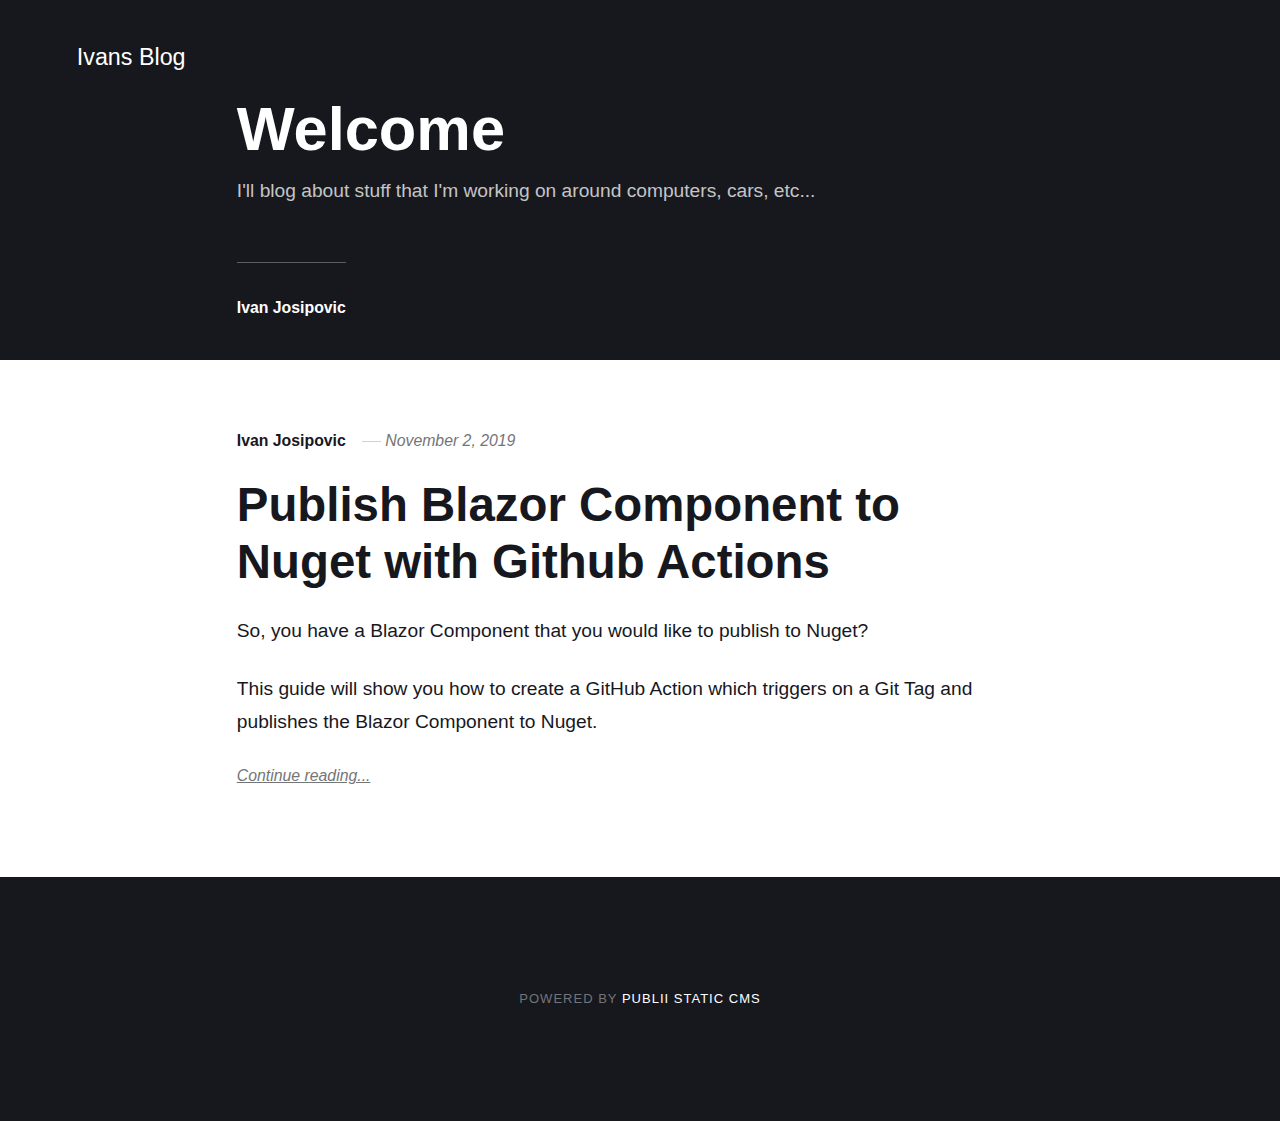
==== index.html @ 08763c4c "Updated from Publii" ====
<!DOCTYPE html><html lang="en"><head><meta charset="utf-8"><meta http-equiv="X-UA-Compatible" content="IE=edge"><meta name="viewport" content="width=device-width,initial-scale=1"><title>Ivans Blog</title><meta name="robots" content="index, follow"><meta name="generator" content="Publii Open-Source CMS for Static Site"><link rel="canonical" href="https://IvanJosipovic.github.io/"><link rel="alternate" type="application/atom+xml" href="https://IvanJosipovic.github.io/feed.xml"><link rel="alternate" type="application/json" href="https://IvanJosipovic.github.io/feed.json"><meta property="og:title" content="Ivans Blog"><meta property="og:site_name" content="Ivans Blog"><meta property="og:description" content=""><meta property="og:url" content="https://IvanJosipovic.github.io/"><meta property="og:type" content="website"><meta name="twitter:card" content="summary"><meta name="twitter:site" content="@IvanJosipovic"><meta name="twitter:title" content="Ivans Blog"><meta name="twitter:description" content=""><link rel="preconnect" href="https://fonts.gstatic.com/" crossorigin><style>h1,h2,h3,h4,h5,h6,.btn,[type=button],[type=submit],button,.navbar .navbar__menu li,.navbar_mobile_sidebar .navbar__menu li,.feed__author,.post__tag,.post__share>a span,.post__nav-link>span,.footer{font-family:-apple-system,BlinkMacSystemFont,"Segoe UI",Roboto,Oxygen,Ubuntu,Cantarell,"Fira Sans","Droid Sans","Helvetica Neue",Arial,sans-serif,"Apple Color Emoji","Segoe UI Emoji","Segoe UI Symbol"}body,h1,.h1,blockquote,.search__input,.author__name,.author__info>p,.feed__item h2,.post__nav-link{font-family:-apple-system,BlinkMacSystemFont,"Segoe UI",Roboto,Oxygen,Ubuntu,Cantarell,"Fira Sans","Droid Sans","Helvetica Neue",Arial,sans-serif,"Apple Color Emoji","Segoe UI Emoji","Segoe UI Symbol"}</style><link rel="stylesheet" href="https://IvanJosipovic.github.io/assets/css/style.css?v=dde21326d3801d8d871be847b2c70f8a"><script type="application/ld+json">{"@context":"http://schema.org","@type":"Organization","name":"Ivans Blog","url":"https://IvanJosipovic.github.io/"}</script><script src="https://IvanJosipovic.github.io/assets/js/ls.parent-fit.min.js?v=f8467455ea5c88e3e51a4f212d2632bd"></script><script async src="https://IvanJosipovic.github.io/assets/js/lazysizes.min.js?v=6a69d476c93de2b78a72acb259abccea"></script></head><body><div class="site-container"><header class="top" id="js-header"><a class="logo" href="https://IvanJosipovic.github.io/">Ivans Blog</a><div class="search"><div class="search__overlay js-search-overlay"><div class="search__overlay-inner"><form action="https://IvanJosipovic.github.io/search.html" class="search__form"><input class="search__input js-search-input" type="search" name="q" placeholder="search..." autofocus="autofocus"></form><button class="search__close js-search-close" aria-label="Close">Close</button></div></div><button class="search__btn js-search-btn" aria-label="Search"><svg role="presentation" focusable="false"><use xlink:href="https://IvanJosipovic.github.io/assets/svg/svg-map.svg#search"/></svg></button></div></header><main><div class="hero"><header class="hero__content"><div class="wrapper"><h1>Welcome</h1><p>I'll blog about stuff that I'm working on around computers, cars, etc...</p><div class="post__meta post__meta--author"><a href="https://IvanJosipovic.github.io/authors/ivan-josipovic/" class="feed__author invert">Ivan Josipovic</a></div></div></header></div><div class="feed"><article class="feed__item"><header class="wrapper"><div class="feed__meta"><a href="https://IvanJosipovic.github.io/authors/ivan-josipovic/" class="feed__author invert">Ivan Josipovic</a> <time datetime="2019-11-02T13:29" class="feed__date">November 2, 2019</time></div><h2><a href="https://IvanJosipovic.github.io/publish-blazor-component-to-nuget-with-github-actions.html" class="invert">Publish Blazor Component to Nuget with Github Actions</a></h2></header><div class="wrapper"><p>So, you have a Blazor Component that you would like to publish to Nuget?</p><p>This guide will show you how to create a GitHub Action which triggers on a Git Tag and publishes the Blazor Component to Nuget.</p><a href="https://IvanJosipovic.github.io/publish-blazor-component-to-nuget-with-github-actions.html" class="readmore feed__readmore invert">Continue reading...</a></div></article></div></main><footer class="footer"><div class="footer__copyright">Powered by <a href="https://getpublii.com" target="_blank" rel="nofollow noopener noreferrer">Publii Static CMS</a></div><button class="footer__bttop js-footer__bttop" aria-label="Back to top"><svg><title>Back to top</title><use xlink:href="https://IvanJosipovic.github.io/assets/svg/svg-map.svg#toparrow"/></svg></button></footer></div><script>window.publiiThemeMenuConfig = {    
        mobileMenuMode: 'sidebar',
        animationSpeed: 300,
        submenuWidth: 'auto',
        doubleClickTime: 500,
        mobileMenuExpandableSubmenus: true, 
        relatedContainerForOverlayMenuSelector: '.top',
   };</script><script defer="defer" src="https://IvanJosipovic.github.io/assets/js/scripts.min.js?v=205f40927e4a45297a0b266e50ad78d5"></script><script>var lazyFeaturedImage=function lazyFeaturedImage(){var b=document.querySelectorAll(".hero__image-img");for(var a=0;a<b.length;a++){var c=b[a];c.addEventListener("lazyloaded",function(f){var d=f.target.parentNode;d.classList.add("hero__image--overlay")})}};lazyFeaturedImage();</script></body></html>
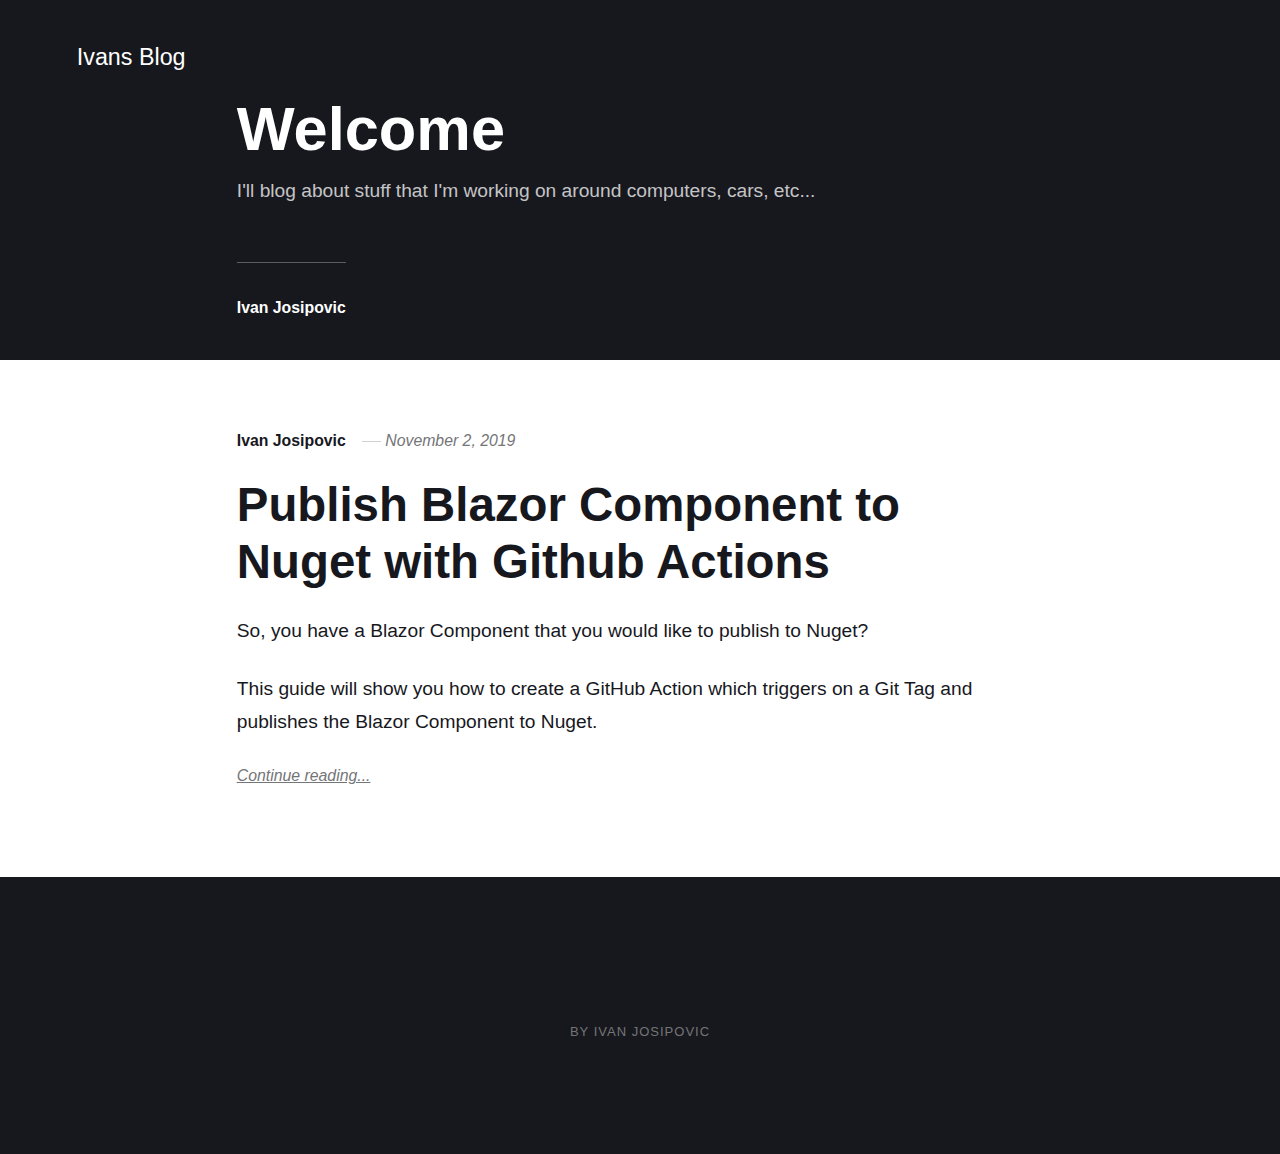
==== commit 8551969a: "Updated from Publii" ====
--- a/index.html
+++ b/index.html
@@ -1,4 +1,8 @@
-<!DOCTYPE html><html lang="en"><head><meta charset="utf-8"><meta http-equiv="X-UA-Compatible" content="IE=edge"><meta name="viewport" content="width=device-width,initial-scale=1"><title>Ivans Blog</title><meta name="robots" content="index, follow"><meta name="generator" content="Publii Open-Source CMS for Static Site"><link rel="canonical" href="https://IvanJosipovic.github.io/"><link rel="alternate" type="application/atom+xml" href="https://IvanJosipovic.github.io/feed.xml"><link rel="alternate" type="application/json" href="https://IvanJosipovic.github.io/feed.json"><meta property="og:title" content="Ivans Blog"><meta property="og:site_name" content="Ivans Blog"><meta property="og:description" content=""><meta property="og:url" content="https://IvanJosipovic.github.io/"><meta property="og:type" content="website"><meta name="twitter:card" content="summary"><meta name="twitter:site" content="@IvanJosipovic"><meta name="twitter:title" content="Ivans Blog"><meta name="twitter:description" content=""><link rel="preconnect" href="https://fonts.gstatic.com/" crossorigin><style>h1,h2,h3,h4,h5,h6,.btn,[type=button],[type=submit],button,.navbar .navbar__menu li,.navbar_mobile_sidebar .navbar__menu li,.feed__author,.post__tag,.post__share>a span,.post__nav-link>span,.footer{font-family:-apple-system,BlinkMacSystemFont,"Segoe UI",Roboto,Oxygen,Ubuntu,Cantarell,"Fira Sans","Droid Sans","Helvetica Neue",Arial,sans-serif,"Apple Color Emoji","Segoe UI Emoji","Segoe UI Symbol"}body,h1,.h1,blockquote,.search__input,.author__name,.author__info>p,.feed__item h2,.post__nav-link{font-family:-apple-system,BlinkMacSystemFont,"Segoe UI",Roboto,Oxygen,Ubuntu,Cantarell,"Fira Sans","Droid Sans","Helvetica Neue",Arial,sans-serif,"Apple Color Emoji","Segoe UI Emoji","Segoe UI Symbol"}</style><link rel="stylesheet" href="https://IvanJosipovic.github.io/assets/css/style.css?v=dde21326d3801d8d871be847b2c70f8a"><script type="application/ld+json">{"@context":"http://schema.org","@type":"Organization","name":"Ivans Blog","url":"https://IvanJosipovic.github.io/"}</script><script src="https://IvanJosipovic.github.io/assets/js/ls.parent-fit.min.js?v=f8467455ea5c88e3e51a4f212d2632bd"></script><script async src="https://IvanJosipovic.github.io/assets/js/lazysizes.min.js?v=6a69d476c93de2b78a72acb259abccea"></script></head><body><div class="site-container"><header class="top" id="js-header"><a class="logo" href="https://IvanJosipovic.github.io/">Ivans Blog</a><div class="search"><div class="search__overlay js-search-overlay"><div class="search__overlay-inner"><form action="https://IvanJosipovic.github.io/search.html" class="search__form"><input class="search__input js-search-input" type="search" name="q" placeholder="search..." autofocus="autofocus"></form><button class="search__close js-search-close" aria-label="Close">Close</button></div></div><button class="search__btn js-search-btn" aria-label="Search"><svg role="presentation" focusable="false"><use xlink:href="https://IvanJosipovic.github.io/assets/svg/svg-map.svg#search"/></svg></button></div></header><main><div class="hero"><header class="hero__content"><div class="wrapper"><h1>Welcome</h1><p>I'll blog about stuff that I'm working on around computers, cars, etc...</p><div class="post__meta post__meta--author"><a href="https://IvanJosipovic.github.io/authors/ivan-josipovic/" class="feed__author invert">Ivan Josipovic</a></div></div></header></div><div class="feed"><article class="feed__item"><header class="wrapper"><div class="feed__meta"><a href="https://IvanJosipovic.github.io/authors/ivan-josipovic/" class="feed__author invert">Ivan Josipovic</a> <time datetime="2019-11-02T13:29" class="feed__date">November 2, 2019</time></div><h2><a href="https://IvanJosipovic.github.io/publish-blazor-component-to-nuget-with-github-actions.html" class="invert">Publish Blazor Component to Nuget with Github Actions</a></h2></header><div class="wrapper"><p>So, you have a Blazor Component that you would like to publish to Nuget?</p><p>This guide will show you how to create a GitHub Action which triggers on a Git Tag and publishes the Blazor Component to Nuget.</p><a href="https://IvanJosipovic.github.io/publish-blazor-component-to-nuget-with-github-actions.html" class="readmore feed__readmore invert">Continue reading...</a></div></article></div></main><footer class="footer"><div class="footer__copyright">Powered by <a href="https://getpublii.com" target="_blank" rel="nofollow noopener noreferrer">Publii Static CMS</a></div><button class="footer__bttop js-footer__bttop" aria-label="Back to top"><svg><title>Back to top</title><use xlink:href="https://IvanJosipovic.github.io/assets/svg/svg-map.svg#toparrow"/></svg></button></footer></div><script>window.publiiThemeMenuConfig = {    
+<!DOCTYPE html><html lang="en"><head><meta charset="utf-8"><meta http-equiv="X-UA-Compatible" content="IE=edge"><meta name="viewport" content="width=device-width,initial-scale=1"><title>Ivans Blog</title><meta name="robots" content="index, follow"><meta name="generator" content="Publii Open-Source CMS for Static Site"><link rel="canonical" href="https://IvanJosipovic.github.io/"><link rel="alternate" type="application/atom+xml" href="https://IvanJosipovic.github.io/feed.xml"><link rel="alternate" type="application/json" href="https://IvanJosipovic.github.io/feed.json"><meta property="og:title" content="Ivans Blog"><meta property="og:site_name" content="Ivans Blog"><meta property="og:description" content=""><meta property="og:url" content="https://IvanJosipovic.github.io/"><meta property="og:type" content="website"><meta name="twitter:card" content="summary"><meta name="twitter:site" content="@IvanJosipovic"><meta name="twitter:title" content="Ivans Blog"><meta name="twitter:description" content=""><link rel="preconnect" href="https://fonts.gstatic.com/" crossorigin><style>h1,h2,h3,h4,h5,h6,.btn,[type=button],[type=submit],button,.navbar .navbar__menu li,.navbar_mobile_sidebar .navbar__menu li,.feed__author,.post__tag,.post__share>a span,.post__nav-link>span,.footer{font-family:-apple-system,BlinkMacSystemFont,"Segoe UI",Roboto,Oxygen,Ubuntu,Cantarell,"Fira Sans","Droid Sans","Helvetica Neue",Arial,sans-serif,"Apple Color Emoji","Segoe UI Emoji","Segoe UI Symbol"}body,h1,.h1,blockquote,.search__input,.author__name,.author__info>p,.feed__item h2,.post__nav-link{font-family:-apple-system,BlinkMacSystemFont,"Segoe UI",Roboto,Oxygen,Ubuntu,Cantarell,"Fira Sans","Droid Sans","Helvetica Neue",Arial,sans-serif,"Apple Color Emoji","Segoe UI Emoji","Segoe UI Symbol"}</style><link rel="stylesheet" href="https://IvanJosipovic.github.io/assets/css/style.css?v=dde21326d3801d8d871be847b2c70f8a"><script type="application/ld+json">{"@context":"http://schema.org","@type":"Organization","name":"Ivans Blog","url":"https://IvanJosipovic.github.io/","sameAs":["https://twitter.com/IvanJosipovic","https://www.linkedin.com/in/ivanjosipovic/"]}</script><script src="https://IvanJosipovic.github.io/assets/js/ls.parent-fit.min.js?v=f8467455ea5c88e3e51a4f212d2632bd"></script><script async src="https://IvanJosipovic.github.io/assets/js/lazysizes.min.js?v=6a69d476c93de2b78a72acb259abccea"></script><script async src="https://www.googletagmanager.com/gtag/js?id=UA-151376605-1"></script><script>window.dataLayer = window.dataLayer || [];
+  function gtag(){dataLayer.push(arguments);}
+  gtag('js', new Date());
+
+  gtag('config', 'UA-151376605-1');</script></head><body><div class="site-container"><header class="top" id="js-header"><a class="logo" href="https://IvanJosipovic.github.io/">Ivans Blog</a><div class="search"><div class="search__overlay js-search-overlay"><div class="search__overlay-inner"><form action="https://IvanJosipovic.github.io/search.html" class="search__form"><input class="search__input js-search-input" type="search" name="q" placeholder="search..." autofocus="autofocus"></form><button class="search__close js-search-close" aria-label="Close">Close</button></div></div><button class="search__btn js-search-btn" aria-label="Search"><svg role="presentation" focusable="false"><use xlink:href="https://IvanJosipovic.github.io/assets/svg/svg-map.svg#search"/></svg></button></div></header><main><div class="hero"><header class="hero__content"><div class="wrapper"><h1>Welcome</h1><p>I'll blog about stuff that I'm working on around computers, cars, etc...</p><div class="post__meta post__meta--author"><a href="https://IvanJosipovic.github.io/authors/ivan-josipovic/" class="feed__author invert">Ivan Josipovic</a></div></div></header></div><div class="feed"><article class="feed__item"><header class="wrapper"><div class="feed__meta"><a href="https://IvanJosipovic.github.io/authors/ivan-josipovic/" class="feed__author invert">Ivan Josipovic</a> <time datetime="2019-11-02T13:29" class="feed__date">November 2, 2019</time></div><h2><a href="https://IvanJosipovic.github.io/publish-blazor-component-to-nuget-with-github-actions.html" class="invert">Publish Blazor Component to Nuget with Github Actions</a></h2></header><div class="wrapper"><p>So, you have a Blazor Component that you would like to publish to Nuget?</p><p>This guide will show you how to create a GitHub Action which triggers on a Git Tag and publishes the Blazor Component to Nuget.</p><a href="https://IvanJosipovic.github.io/publish-blazor-component-to-nuget-with-github-actions.html" class="readmore feed__readmore invert">Continue reading...</a></div></article></div></main><footer class="footer"><div class="footer__social"><a href="https://twitter.com/IvanJosipovic" aria-label="Twitter"><svg><use xlink:href="https://IvanJosipovic.github.io/assets/svg/svg-map.svg#twitter"/></svg> </a><a href="https://www.linkedin.com/in/ivanjosipovic/" aria-label="LinkedIn"><svg><use xlink:href="https://IvanJosipovic.github.io/assets/svg/svg-map.svg#linkedin"/></svg></a></div><div class="footer__copyright">by Ivan Josipovic</div><button class="footer__bttop js-footer__bttop" aria-label="Back to top"><svg><title>Back to top</title><use xlink:href="https://IvanJosipovic.github.io/assets/svg/svg-map.svg#toparrow"/></svg></button></footer></div><script>window.publiiThemeMenuConfig = {    
         mobileMenuMode: 'sidebar',
         animationSpeed: 300,
         submenuWidth: 'auto',
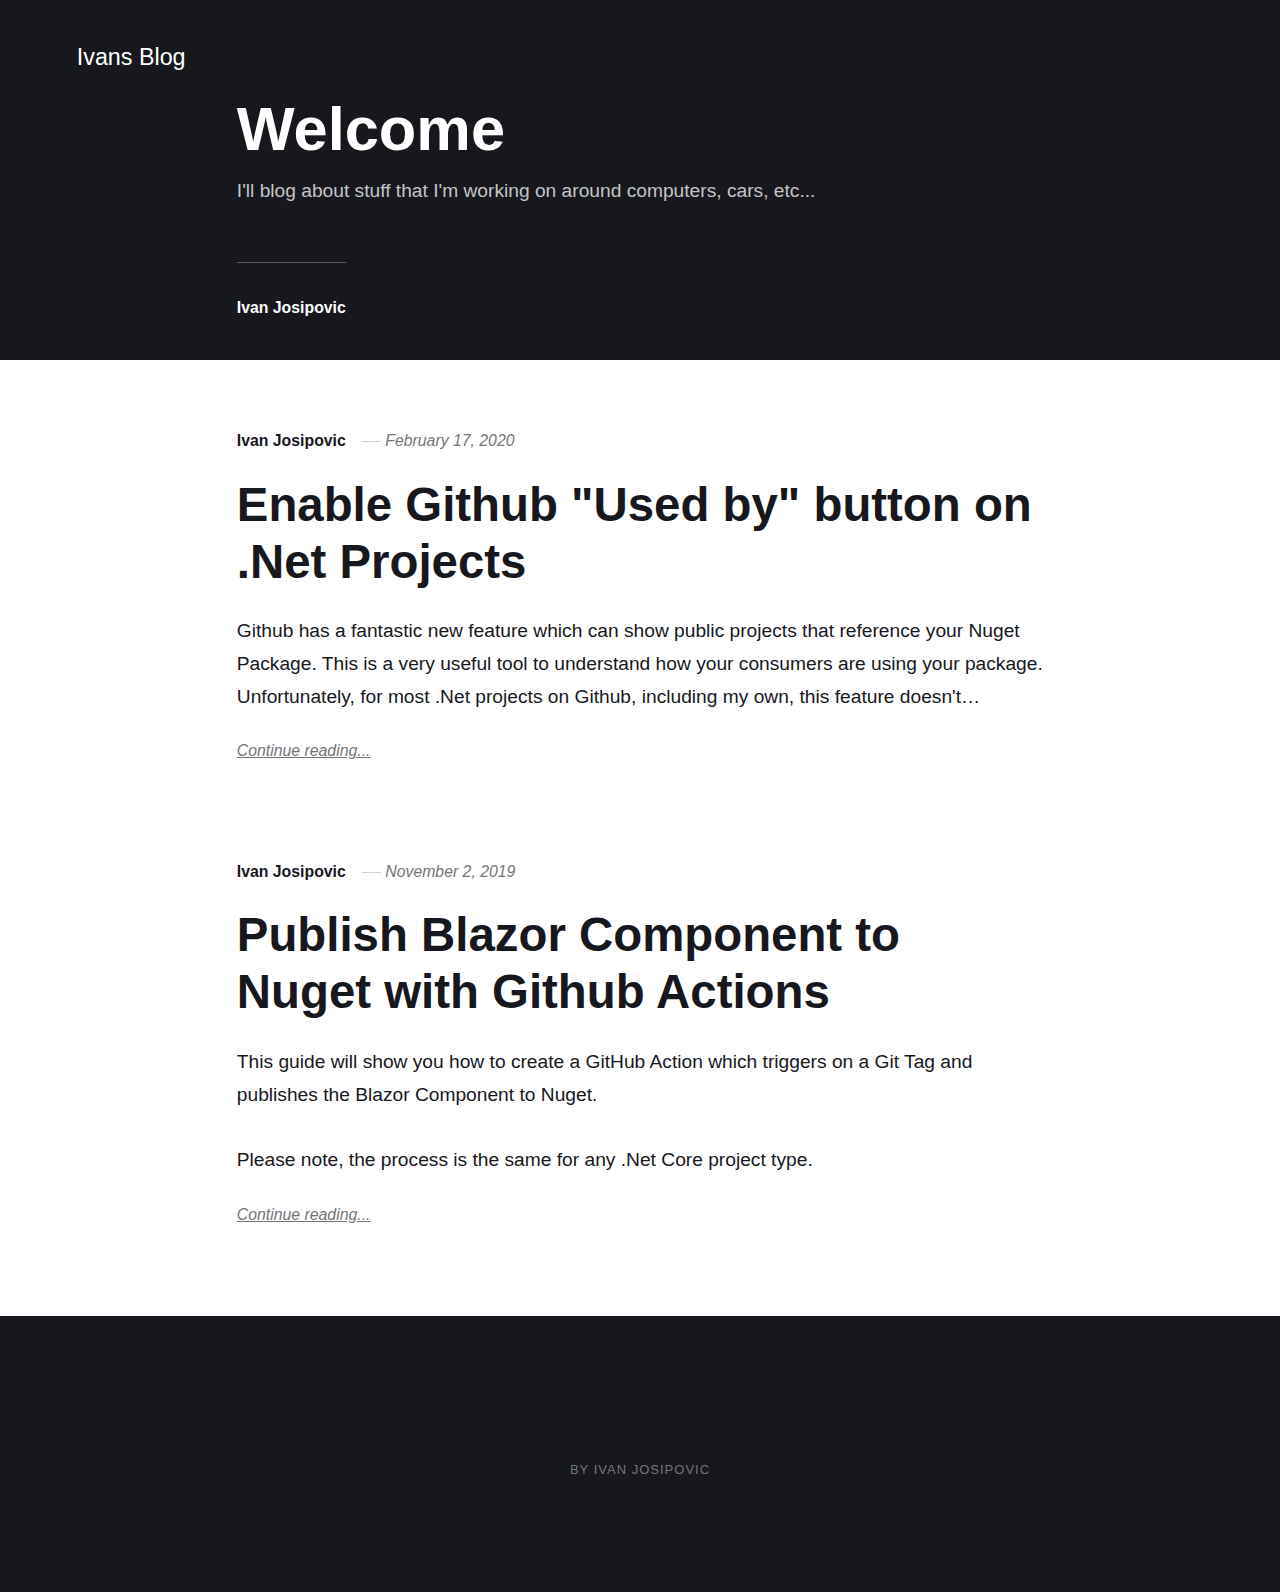
==== commit bc18ba35: "Updated from Publii" ====
--- a/index.html
+++ b/index.html
@@ -2,7 +2,7 @@
   function gtag(){dataLayer.push(arguments);}
   gtag('js', new Date());
 
-  gtag('config', 'UA-151376605-1');</script></head><body><div class="site-container"><header class="top" id="js-header"><a class="logo" href="https://IvanJosipovic.github.io/">Ivans Blog</a><div class="search"><div class="search__overlay js-search-overlay"><div class="search__overlay-inner"><form action="https://IvanJosipovic.github.io/search.html" class="search__form"><input class="search__input js-search-input" type="search" name="q" placeholder="search..." autofocus="autofocus"></form><button class="search__close js-search-close" aria-label="Close">Close</button></div></div><button class="search__btn js-search-btn" aria-label="Search"><svg role="presentation" focusable="false"><use xlink:href="https://IvanJosipovic.github.io/assets/svg/svg-map.svg#search"/></svg></button></div></header><main><div class="hero"><header class="hero__content"><div class="wrapper"><h1>Welcome</h1><p>I'll blog about stuff that I'm working on around computers, cars, etc...</p><div class="post__meta post__meta--author"><a href="https://IvanJosipovic.github.io/authors/ivan-josipovic/" class="feed__author invert">Ivan Josipovic</a></div></div></header></div><div class="feed"><article class="feed__item"><header class="wrapper"><div class="feed__meta"><a href="https://IvanJosipovic.github.io/authors/ivan-josipovic/" class="feed__author invert">Ivan Josipovic</a> <time datetime="2019-11-02T13:29" class="feed__date">November 2, 2019</time></div><h2><a href="https://IvanJosipovic.github.io/publish-blazor-component-to-nuget-with-github-actions.html" class="invert">Publish Blazor Component to Nuget with Github Actions</a></h2></header><div class="wrapper"><p>So, you have a Blazor Component that you would like to publish to Nuget?</p><p>This guide will show you how to create a GitHub Action which triggers on a Git Tag and publishes the Blazor Component to Nuget.</p><a href="https://IvanJosipovic.github.io/publish-blazor-component-to-nuget-with-github-actions.html" class="readmore feed__readmore invert">Continue reading...</a></div></article></div></main><footer class="footer"><div class="footer__social"><a href="https://twitter.com/IvanJosipovic" aria-label="Twitter"><svg><use xlink:href="https://IvanJosipovic.github.io/assets/svg/svg-map.svg#twitter"/></svg> </a><a href="https://www.linkedin.com/in/ivanjosipovic/" aria-label="LinkedIn"><svg><use xlink:href="https://IvanJosipovic.github.io/assets/svg/svg-map.svg#linkedin"/></svg></a></div><div class="footer__copyright">by Ivan Josipovic</div><button class="footer__bttop js-footer__bttop" aria-label="Back to top"><svg><title>Back to top</title><use xlink:href="https://IvanJosipovic.github.io/assets/svg/svg-map.svg#toparrow"/></svg></button></footer></div><script>window.publiiThemeMenuConfig = {    
+  gtag('config', 'UA-151376605-1');</script></head><body><div class="site-container"><header class="top" id="js-header"><a class="logo" href="https://IvanJosipovic.github.io/">Ivans Blog</a><div class="search"><div class="search__overlay js-search-overlay"><div class="search__overlay-inner"><form action="https://IvanJosipovic.github.io/search.html" class="search__form"><input class="search__input js-search-input" type="search" name="q" placeholder="search..." autofocus="autofocus"></form><button class="search__close js-search-close" aria-label="Close">Close</button></div></div><button class="search__btn js-search-btn" aria-label="Search"><svg role="presentation" focusable="false"><use xlink:href="https://IvanJosipovic.github.io/assets/svg/svg-map.svg#search"/></svg></button></div></header><main><div class="hero"><header class="hero__content"><div class="wrapper"><h1>Welcome</h1><p>I'll blog about stuff that I'm working on around computers, cars, etc...</p><div class="post__meta post__meta--author"><a href="https://IvanJosipovic.github.io/authors/ivan-josipovic/" class="feed__author invert">Ivan Josipovic</a></div></div></header></div><div class="feed"><article class="feed__item"><header class="wrapper"><div class="feed__meta"><a href="https://IvanJosipovic.github.io/authors/ivan-josipovic/" class="feed__author invert">Ivan Josipovic</a> <time datetime="2020-02-17T18:08" class="feed__date">February 17, 2020</time></div><h2><a href="https://IvanJosipovic.github.io/enable-github-used-by-button-on-net-projects.html" class="invert">Enable Github &quot;Used by&quot; button on .Net Projects</a></h2></header><div class="wrapper"><p>Github has a fantastic new feature which can show public projects that reference your Nuget Package. This is a very useful tool to understand how your consumers are using your package. Unfortunately, for most .Net projects on Github, including my own, this feature doesn't&hellip;</p><a href="https://IvanJosipovic.github.io/enable-github-used-by-button-on-net-projects.html" class="readmore feed__readmore invert">Continue reading...</a></div></article><article class="feed__item"><header class="wrapper"><div class="feed__meta"><a href="https://IvanJosipovic.github.io/authors/ivan-josipovic/" class="feed__author invert">Ivan Josipovic</a> <time datetime="2019-11-02T13:29" class="feed__date">November 2, 2019</time></div><h2><a href="https://IvanJosipovic.github.io/publish-blazor-component-to-nuget-with-github-actions.html" class="invert">Publish Blazor Component to Nuget with Github Actions</a></h2></header><div class="wrapper"><p>This guide will show you how to create a GitHub Action which triggers on a Git Tag and publishes the Blazor Component to Nuget.<br><br>Please note, the process is the same for any .Net Core project type.</p><a href="https://IvanJosipovic.github.io/publish-blazor-component-to-nuget-with-github-actions.html" class="readmore feed__readmore invert">Continue reading...</a></div></article></div></main><footer class="footer"><div class="footer__social"><a href="https://twitter.com/IvanJosipovic" aria-label="Twitter"><svg><use xlink:href="https://IvanJosipovic.github.io/assets/svg/svg-map.svg#twitter"/></svg> </a><a href="https://www.linkedin.com/in/ivanjosipovic/" aria-label="LinkedIn"><svg><use xlink:href="https://IvanJosipovic.github.io/assets/svg/svg-map.svg#linkedin"/></svg></a></div><div class="footer__copyright">by Ivan Josipovic</div><button class="footer__bttop js-footer__bttop" aria-label="Back to top"><svg><title>Back to top</title><use xlink:href="https://IvanJosipovic.github.io/assets/svg/svg-map.svg#toparrow"/></svg></button></footer></div><script>window.publiiThemeMenuConfig = {    
         mobileMenuMode: 'sidebar',
         animationSpeed: 300,
         submenuWidth: 'auto',
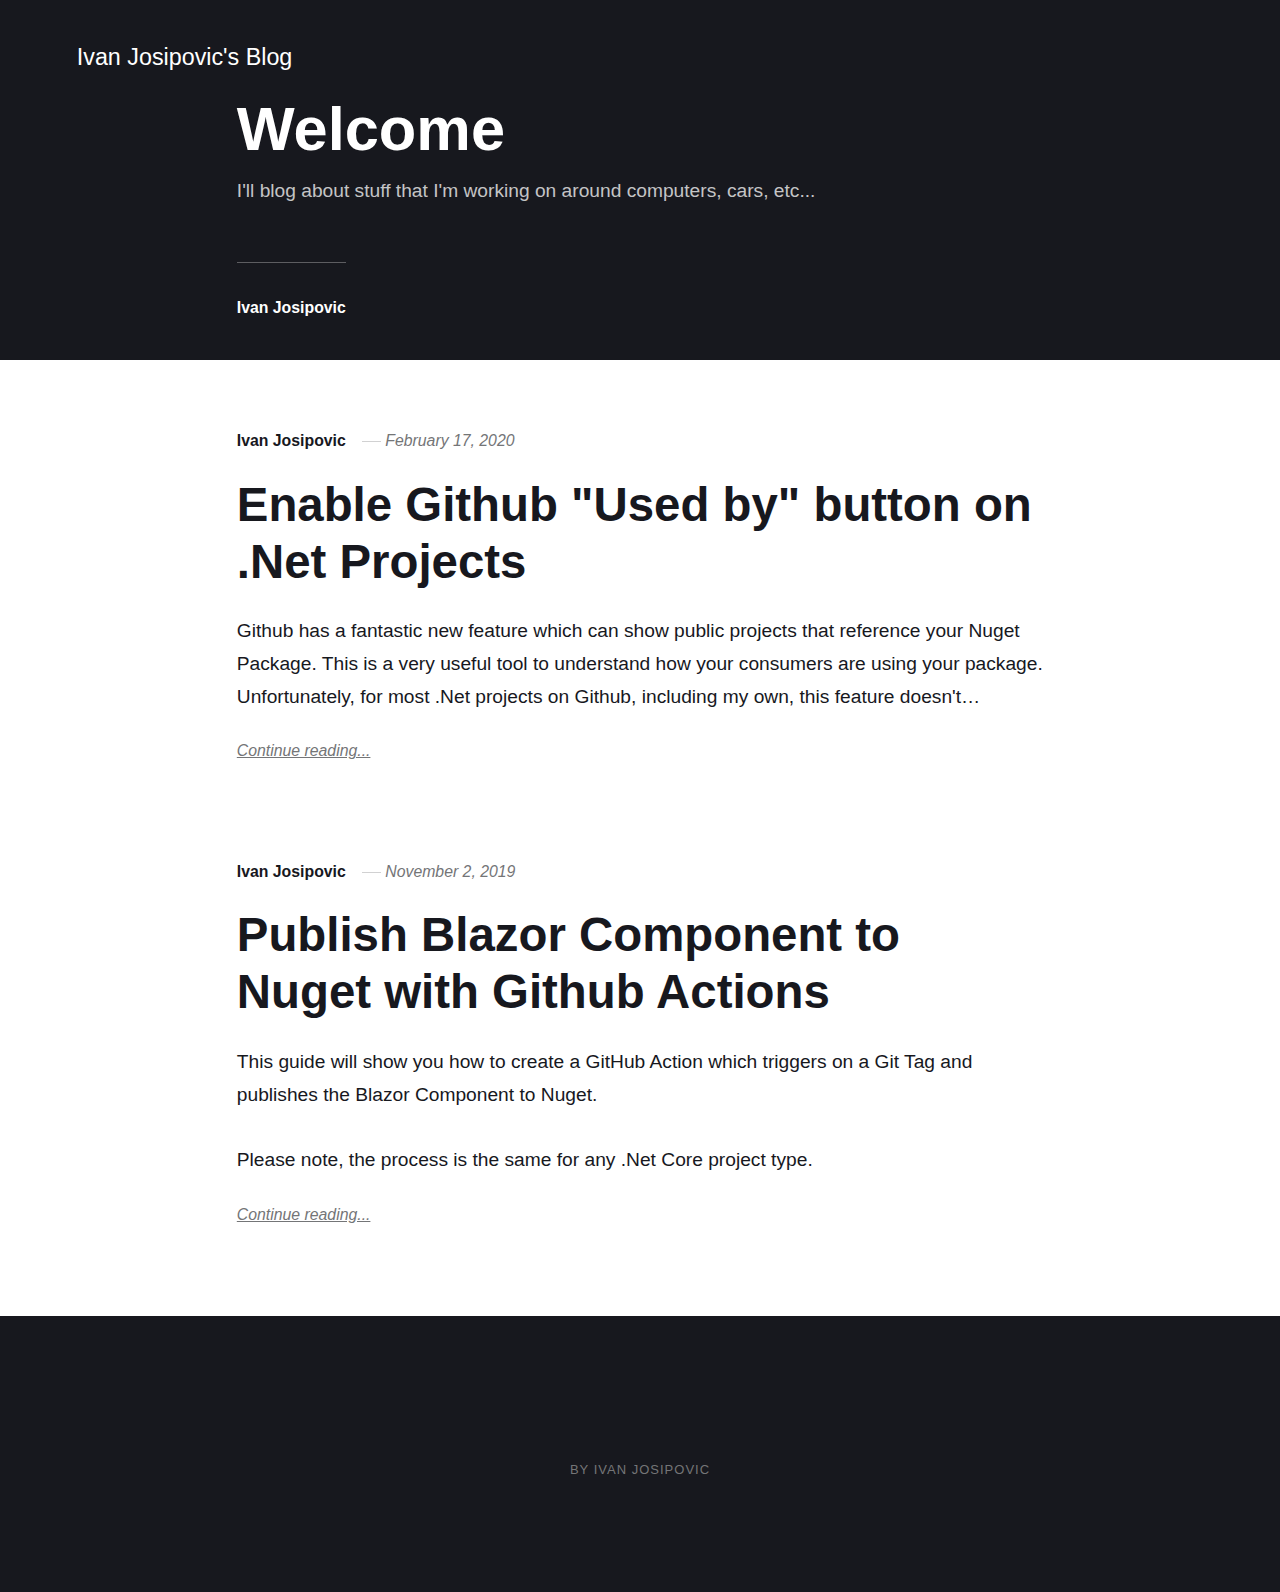
==== commit fab7a162: "Updated from Publii" ====
--- a/index.html
+++ b/index.html
@@ -1,8 +1,8 @@
-<!DOCTYPE html><html lang="en"><head><meta charset="utf-8"><meta http-equiv="X-UA-Compatible" content="IE=edge"><meta name="viewport" content="width=device-width,initial-scale=1"><title>Ivans Blog</title><meta name="robots" content="index, follow"><meta name="generator" content="Publii Open-Source CMS for Static Site"><link rel="canonical" href="https://IvanJosipovic.github.io/"><link rel="alternate" type="application/atom+xml" href="https://IvanJosipovic.github.io/feed.xml"><link rel="alternate" type="application/json" href="https://IvanJosipovic.github.io/feed.json"><meta property="og:title" content="Ivans Blog"><meta property="og:site_name" content="Ivans Blog"><meta property="og:description" content=""><meta property="og:url" content="https://IvanJosipovic.github.io/"><meta property="og:type" content="website"><meta name="twitter:card" content="summary"><meta name="twitter:site" content="@IvanJosipovic"><meta name="twitter:title" content="Ivans Blog"><meta name="twitter:description" content=""><link rel="preconnect" href="https://fonts.gstatic.com/" crossorigin><style>h1,h2,h3,h4,h5,h6,.btn,[type=button],[type=submit],button,.navbar .navbar__menu li,.navbar_mobile_sidebar .navbar__menu li,.feed__author,.post__tag,.post__share>a span,.post__nav-link>span,.footer{font-family:-apple-system,BlinkMacSystemFont,"Segoe UI",Roboto,Oxygen,Ubuntu,Cantarell,"Fira Sans","Droid Sans","Helvetica Neue",Arial,sans-serif,"Apple Color Emoji","Segoe UI Emoji","Segoe UI Symbol"}body,h1,.h1,blockquote,.search__input,.author__name,.author__info>p,.feed__item h2,.post__nav-link{font-family:-apple-system,BlinkMacSystemFont,"Segoe UI",Roboto,Oxygen,Ubuntu,Cantarell,"Fira Sans","Droid Sans","Helvetica Neue",Arial,sans-serif,"Apple Color Emoji","Segoe UI Emoji","Segoe UI Symbol"}</style><link rel="stylesheet" href="https://IvanJosipovic.github.io/assets/css/style.css?v=dde21326d3801d8d871be847b2c70f8a"><script type="application/ld+json">{"@context":"http://schema.org","@type":"Organization","name":"Ivans Blog","url":"https://IvanJosipovic.github.io/","sameAs":["https://twitter.com/IvanJosipovic","https://www.linkedin.com/in/ivanjosipovic/"]}</script><script src="https://IvanJosipovic.github.io/assets/js/ls.parent-fit.min.js?v=f8467455ea5c88e3e51a4f212d2632bd"></script><script async src="https://IvanJosipovic.github.io/assets/js/lazysizes.min.js?v=6a69d476c93de2b78a72acb259abccea"></script><script async src="https://www.googletagmanager.com/gtag/js?id=UA-151376605-1"></script><script>window.dataLayer = window.dataLayer || [];
+<!DOCTYPE html><html lang="en"><head><meta charset="utf-8"><meta http-equiv="X-UA-Compatible" content="IE=edge"><meta name="viewport" content="width=device-width,initial-scale=1"><title>Ivan Josipovic&#x27;s Blog</title><meta name="robots" content="index, follow"><meta name="generator" content="Publii Open-Source CMS for Static Site"><link rel="canonical" href="https://IvanJosipovic.github.io/"><link rel="alternate" type="application/atom+xml" href="https://IvanJosipovic.github.io/feed.xml"><link rel="alternate" type="application/json" href="https://IvanJosipovic.github.io/feed.json"><meta property="og:title" content="Ivan Josipovic's Blog"><meta property="og:site_name" content="Ivan Josipovic's Blog"><meta property="og:description" content=""><meta property="og:url" content="https://IvanJosipovic.github.io/"><meta property="og:type" content="website"><meta name="twitter:card" content="summary"><meta name="twitter:site" content="@IvanJosipovic"><meta name="twitter:title" content="Ivan Josipovic's Blog"><meta name="twitter:description" content=""><link rel="preconnect" href="https://fonts.gstatic.com/" crossorigin><style>h1,h2,h3,h4,h5,h6,.btn,[type=button],[type=submit],button,.navbar .navbar__menu li,.navbar_mobile_sidebar .navbar__menu li,.feed__author,.post__tag,.post__share>a span,.post__nav-link>span,.footer{font-family:-apple-system,BlinkMacSystemFont,"Segoe UI",Roboto,Oxygen,Ubuntu,Cantarell,"Fira Sans","Droid Sans","Helvetica Neue",Arial,sans-serif,"Apple Color Emoji","Segoe UI Emoji","Segoe UI Symbol"}body,h1,.h1,blockquote,.search__input,.author__name,.author__info>p,.feed__item h2,.post__nav-link{font-family:-apple-system,BlinkMacSystemFont,"Segoe UI",Roboto,Oxygen,Ubuntu,Cantarell,"Fira Sans","Droid Sans","Helvetica Neue",Arial,sans-serif,"Apple Color Emoji","Segoe UI Emoji","Segoe UI Symbol"}</style><link rel="stylesheet" href="https://IvanJosipovic.github.io/assets/css/style.css?v=84dbef96519310edb95801671d04fab9"><script type="application/ld+json">{"@context":"http://schema.org","@type":"Organization","name":"Ivan Josipovic's Blog","url":"https://IvanJosipovic.github.io/","sameAs":["https://twitter.com/IvanJosipovic","https://www.linkedin.com/in/ivanjosipovic/"]}</script><script src="https://IvanJosipovic.github.io/assets/js/ls.parent-fit.min.js?v=f8467455ea5c88e3e51a4f212d2632bd"></script><script async src="https://IvanJosipovic.github.io/assets/js/lazysizes.min.js?v=6a69d476c93de2b78a72acb259abccea"></script><script async src="https://www.googletagmanager.com/gtag/js?id=UA-151376605-1"></script><script>window.dataLayer = window.dataLayer || [];
   function gtag(){dataLayer.push(arguments);}
   gtag('js', new Date());
 
-  gtag('config', 'UA-151376605-1');</script></head><body><div class="site-container"><header class="top" id="js-header"><a class="logo" href="https://IvanJosipovic.github.io/">Ivans Blog</a><div class="search"><div class="search__overlay js-search-overlay"><div class="search__overlay-inner"><form action="https://IvanJosipovic.github.io/search.html" class="search__form"><input class="search__input js-search-input" type="search" name="q" placeholder="search..." autofocus="autofocus"></form><button class="search__close js-search-close" aria-label="Close">Close</button></div></div><button class="search__btn js-search-btn" aria-label="Search"><svg role="presentation" focusable="false"><use xlink:href="https://IvanJosipovic.github.io/assets/svg/svg-map.svg#search"/></svg></button></div></header><main><div class="hero"><header class="hero__content"><div class="wrapper"><h1>Welcome</h1><p>I'll blog about stuff that I'm working on around computers, cars, etc...</p><div class="post__meta post__meta--author"><a href="https://IvanJosipovic.github.io/authors/ivan-josipovic/" class="feed__author invert">Ivan Josipovic</a></div></div></header></div><div class="feed"><article class="feed__item"><header class="wrapper"><div class="feed__meta"><a href="https://IvanJosipovic.github.io/authors/ivan-josipovic/" class="feed__author invert">Ivan Josipovic</a> <time datetime="2020-02-17T18:08" class="feed__date">February 17, 2020</time></div><h2><a href="https://IvanJosipovic.github.io/enable-github-used-by-button-on-net-projects.html" class="invert">Enable Github &quot;Used by&quot; button on .Net Projects</a></h2></header><div class="wrapper"><p>Github has a fantastic new feature which can show public projects that reference your Nuget Package. This is a very useful tool to understand how your consumers are using your package. Unfortunately, for most .Net projects on Github, including my own, this feature doesn't&hellip;</p><a href="https://IvanJosipovic.github.io/enable-github-used-by-button-on-net-projects.html" class="readmore feed__readmore invert">Continue reading...</a></div></article><article class="feed__item"><header class="wrapper"><div class="feed__meta"><a href="https://IvanJosipovic.github.io/authors/ivan-josipovic/" class="feed__author invert">Ivan Josipovic</a> <time datetime="2019-11-02T13:29" class="feed__date">November 2, 2019</time></div><h2><a href="https://IvanJosipovic.github.io/publish-blazor-component-to-nuget-with-github-actions.html" class="invert">Publish Blazor Component to Nuget with Github Actions</a></h2></header><div class="wrapper"><p>This guide will show you how to create a GitHub Action which triggers on a Git Tag and publishes the Blazor Component to Nuget.<br><br>Please note, the process is the same for any .Net Core project type.</p><a href="https://IvanJosipovic.github.io/publish-blazor-component-to-nuget-with-github-actions.html" class="readmore feed__readmore invert">Continue reading...</a></div></article></div></main><footer class="footer"><div class="footer__social"><a href="https://twitter.com/IvanJosipovic" aria-label="Twitter"><svg><use xlink:href="https://IvanJosipovic.github.io/assets/svg/svg-map.svg#twitter"/></svg> </a><a href="https://www.linkedin.com/in/ivanjosipovic/" aria-label="LinkedIn"><svg><use xlink:href="https://IvanJosipovic.github.io/assets/svg/svg-map.svg#linkedin"/></svg></a></div><div class="footer__copyright">by Ivan Josipovic</div><button class="footer__bttop js-footer__bttop" aria-label="Back to top"><svg><title>Back to top</title><use xlink:href="https://IvanJosipovic.github.io/assets/svg/svg-map.svg#toparrow"/></svg></button></footer></div><script>window.publiiThemeMenuConfig = {    
+  gtag('config', 'UA-151376605-1');</script></head><body><div class="site-container"><header class="top" id="js-header"><a class="logo" href="https://IvanJosipovic.github.io/">Ivan Josipovic&#x27;s Blog</a><div class="search"><div class="search__overlay js-search-overlay"><div class="search__overlay-inner"><form action="https://IvanJosipovic.github.io/search.html" class="search__form"><input class="search__input js-search-input" type="search" name="q" placeholder="search..." autofocus="autofocus"></form><button class="search__close js-search-close" aria-label="Close">Close</button></div></div><button class="search__btn js-search-btn" aria-label="Search"><svg role="presentation" focusable="false"><use xlink:href="https://IvanJosipovic.github.io/assets/svg/svg-map.svg#search"/></svg></button></div></header><main><div class="hero"><header class="hero__content"><div class="wrapper"><h1>Welcome</h1><p>I'll blog about stuff that I'm working on around computers, cars, etc...</p><div class="post__meta post__meta--author"><a href="https://IvanJosipovic.github.io/authors/ivan-josipovic/" class="feed__author invert">Ivan Josipovic</a></div></div></header></div><div class="feed"><article class="feed__item"><header class="wrapper"><div class="feed__meta"><a href="https://IvanJosipovic.github.io/authors/ivan-josipovic/" class="feed__author invert">Ivan Josipovic</a> <time datetime="2020-02-17T18:08" class="feed__date">February 17, 2020</time></div><h2><a href="https://IvanJosipovic.github.io/enable-github-used-by-button-on-net-projects.html" class="invert">Enable Github &quot;Used by&quot; button on .Net Projects</a></h2></header><div class="wrapper"><p>Github has a fantastic new feature which can show public projects that reference your Nuget Package. This is a very useful tool to understand how your consumers are using your package. Unfortunately, for most .Net projects on Github, including my own, this feature doesn't&hellip;</p><a href="https://IvanJosipovic.github.io/enable-github-used-by-button-on-net-projects.html" class="readmore feed__readmore invert">Continue reading...</a></div></article><article class="feed__item"><header class="wrapper"><div class="feed__meta"><a href="https://IvanJosipovic.github.io/authors/ivan-josipovic/" class="feed__author invert">Ivan Josipovic</a> <time datetime="2019-11-02T13:29" class="feed__date">November 2, 2019</time></div><h2><a href="https://IvanJosipovic.github.io/publish-blazor-component-to-nuget-with-github-actions.html" class="invert">Publish Blazor Component to Nuget with Github Actions</a></h2></header><div class="wrapper"><p>This guide will show you how to create a GitHub Action which triggers on a Git Tag and publishes the Blazor Component to Nuget.<br><br>Please note, the process is the same for any .Net Core project type.</p><a href="https://IvanJosipovic.github.io/publish-blazor-component-to-nuget-with-github-actions.html" class="readmore feed__readmore invert">Continue reading...</a></div></article></div></main><footer class="footer"><div class="footer__social"><a href="https://twitter.com/IvanJosipovic" aria-label="Twitter"><svg><use xlink:href="https://IvanJosipovic.github.io/assets/svg/svg-map.svg#twitter"/></svg> </a><a href="https://www.linkedin.com/in/ivanjosipovic/" aria-label="LinkedIn"><svg><use xlink:href="https://IvanJosipovic.github.io/assets/svg/svg-map.svg#linkedin"/></svg></a></div><div class="footer__copyright">by Ivan Josipovic</div><button class="footer__bttop js-footer__bttop" aria-label="Back to top"><svg><title>Back to top</title><use xlink:href="https://IvanJosipovic.github.io/assets/svg/svg-map.svg#toparrow"/></svg></button></footer></div><script>window.publiiThemeMenuConfig = {    
         mobileMenuMode: 'sidebar',
         animationSpeed: 300,
         submenuWidth: 'auto',
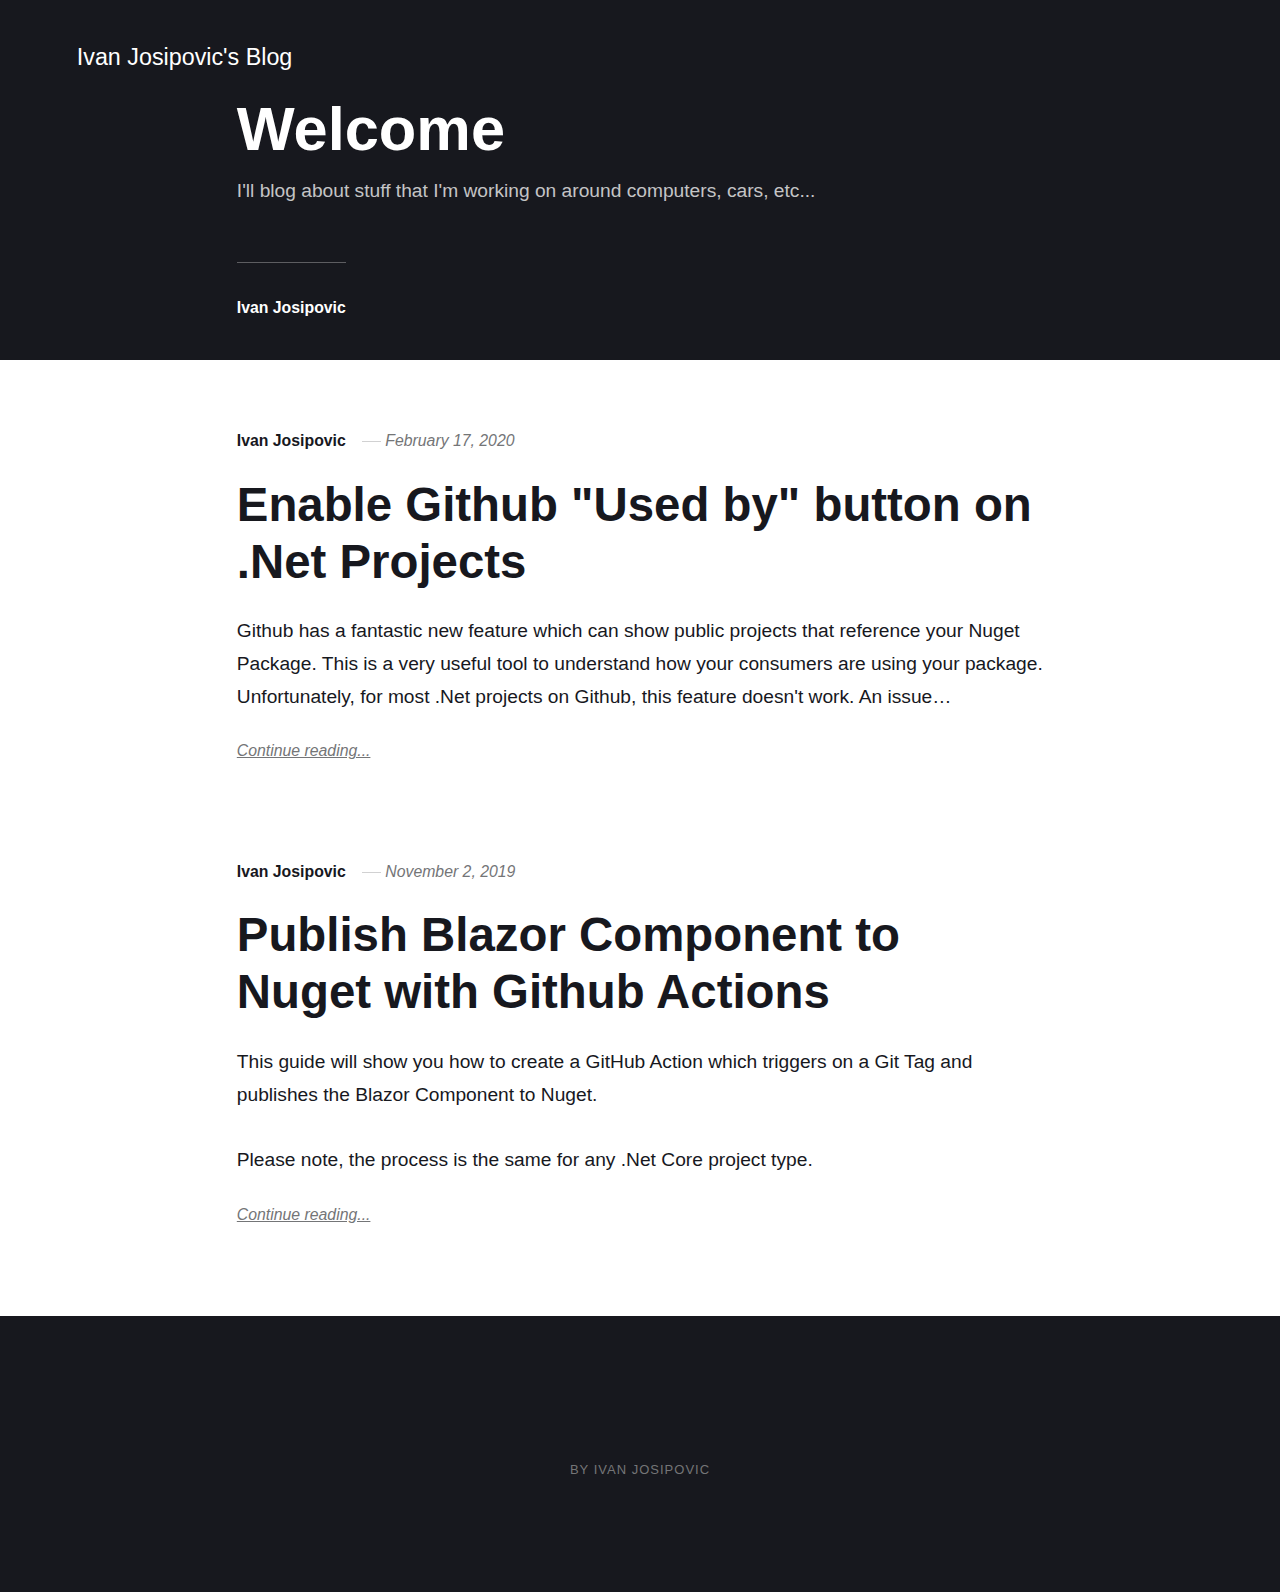
==== commit 737e24d0: "Updated from Publii" ====
--- a/index.html
+++ b/index.html
@@ -2,7 +2,7 @@
   function gtag(){dataLayer.push(arguments);}
   gtag('js', new Date());
 
-  gtag('config', 'UA-151376605-1');</script></head><body><div class="site-container"><header class="top" id="js-header"><a class="logo" href="https://IvanJosipovic.github.io/">Ivan Josipovic&#x27;s Blog</a><div class="search"><div class="search__overlay js-search-overlay"><div class="search__overlay-inner"><form action="https://IvanJosipovic.github.io/search.html" class="search__form"><input class="search__input js-search-input" type="search" name="q" placeholder="search..." autofocus="autofocus"></form><button class="search__close js-search-close" aria-label="Close">Close</button></div></div><button class="search__btn js-search-btn" aria-label="Search"><svg role="presentation" focusable="false"><use xlink:href="https://IvanJosipovic.github.io/assets/svg/svg-map.svg#search"/></svg></button></div></header><main><div class="hero"><header class="hero__content"><div class="wrapper"><h1>Welcome</h1><p>I'll blog about stuff that I'm working on around computers, cars, etc...</p><div class="post__meta post__meta--author"><a href="https://IvanJosipovic.github.io/authors/ivan-josipovic/" class="feed__author invert">Ivan Josipovic</a></div></div></header></div><div class="feed"><article class="feed__item"><header class="wrapper"><div class="feed__meta"><a href="https://IvanJosipovic.github.io/authors/ivan-josipovic/" class="feed__author invert">Ivan Josipovic</a> <time datetime="2020-02-17T18:08" class="feed__date">February 17, 2020</time></div><h2><a href="https://IvanJosipovic.github.io/enable-github-used-by-button-on-net-projects.html" class="invert">Enable Github &quot;Used by&quot; button on .Net Projects</a></h2></header><div class="wrapper"><p>Github has a fantastic new feature which can show public projects that reference your Nuget Package. This is a very useful tool to understand how your consumers are using your package. Unfortunately, for most .Net projects on Github, including my own, this feature doesn't&hellip;</p><a href="https://IvanJosipovic.github.io/enable-github-used-by-button-on-net-projects.html" class="readmore feed__readmore invert">Continue reading...</a></div></article><article class="feed__item"><header class="wrapper"><div class="feed__meta"><a href="https://IvanJosipovic.github.io/authors/ivan-josipovic/" class="feed__author invert">Ivan Josipovic</a> <time datetime="2019-11-02T13:29" class="feed__date">November 2, 2019</time></div><h2><a href="https://IvanJosipovic.github.io/publish-blazor-component-to-nuget-with-github-actions.html" class="invert">Publish Blazor Component to Nuget with Github Actions</a></h2></header><div class="wrapper"><p>This guide will show you how to create a GitHub Action which triggers on a Git Tag and publishes the Blazor Component to Nuget.<br><br>Please note, the process is the same for any .Net Core project type.</p><a href="https://IvanJosipovic.github.io/publish-blazor-component-to-nuget-with-github-actions.html" class="readmore feed__readmore invert">Continue reading...</a></div></article></div></main><footer class="footer"><div class="footer__social"><a href="https://twitter.com/IvanJosipovic" aria-label="Twitter"><svg><use xlink:href="https://IvanJosipovic.github.io/assets/svg/svg-map.svg#twitter"/></svg> </a><a href="https://www.linkedin.com/in/ivanjosipovic/" aria-label="LinkedIn"><svg><use xlink:href="https://IvanJosipovic.github.io/assets/svg/svg-map.svg#linkedin"/></svg></a></div><div class="footer__copyright">by Ivan Josipovic</div><button class="footer__bttop js-footer__bttop" aria-label="Back to top"><svg><title>Back to top</title><use xlink:href="https://IvanJosipovic.github.io/assets/svg/svg-map.svg#toparrow"/></svg></button></footer></div><script>window.publiiThemeMenuConfig = {    
+  gtag('config', 'UA-151376605-1');</script></head><body><div class="site-container"><header class="top" id="js-header"><a class="logo" href="https://IvanJosipovic.github.io/">Ivan Josipovic&#x27;s Blog</a><div class="search"><div class="search__overlay js-search-overlay"><div class="search__overlay-inner"><form action="https://IvanJosipovic.github.io/search.html" class="search__form"><input class="search__input js-search-input" type="search" name="q" placeholder="search..." autofocus="autofocus"></form><button class="search__close js-search-close" aria-label="Close">Close</button></div></div><button class="search__btn js-search-btn" aria-label="Search"><svg role="presentation" focusable="false"><use xlink:href="https://IvanJosipovic.github.io/assets/svg/svg-map.svg#search"/></svg></button></div></header><main><div class="hero"><header class="hero__content"><div class="wrapper"><h1>Welcome</h1><p>I'll blog about stuff that I'm working on around computers, cars, etc...</p><div class="post__meta post__meta--author"><a href="https://IvanJosipovic.github.io/authors/ivan-josipovic/" class="feed__author invert">Ivan Josipovic</a></div></div></header></div><div class="feed"><article class="feed__item"><header class="wrapper"><div class="feed__meta"><a href="https://IvanJosipovic.github.io/authors/ivan-josipovic/" class="feed__author invert">Ivan Josipovic</a> <time datetime="2020-02-17T18:08" class="feed__date">February 17, 2020</time></div><h2><a href="https://IvanJosipovic.github.io/enable-github-used-by-button-on-net-projects.html" class="invert">Enable Github &quot;Used by&quot; button on .Net Projects</a></h2></header><div class="wrapper"><p>Github has a fantastic new feature which can show public projects that reference your Nuget Package. This is a very useful tool to understand how your consumers are using your package. Unfortunately, for most .Net projects on Github, this feature doesn't work. An issue&hellip;</p><a href="https://IvanJosipovic.github.io/enable-github-used-by-button-on-net-projects.html" class="readmore feed__readmore invert">Continue reading...</a></div></article><article class="feed__item"><header class="wrapper"><div class="feed__meta"><a href="https://IvanJosipovic.github.io/authors/ivan-josipovic/" class="feed__author invert">Ivan Josipovic</a> <time datetime="2019-11-02T13:29" class="feed__date">November 2, 2019</time></div><h2><a href="https://IvanJosipovic.github.io/publish-blazor-component-to-nuget-with-github-actions.html" class="invert">Publish Blazor Component to Nuget with Github Actions</a></h2></header><div class="wrapper"><p>This guide will show you how to create a GitHub Action which triggers on a Git Tag and publishes the Blazor Component to Nuget.<br><br>Please note, the process is the same for any .Net Core project type.</p><a href="https://IvanJosipovic.github.io/publish-blazor-component-to-nuget-with-github-actions.html" class="readmore feed__readmore invert">Continue reading...</a></div></article></div></main><footer class="footer"><div class="footer__social"><a href="https://twitter.com/IvanJosipovic" aria-label="Twitter"><svg><use xlink:href="https://IvanJosipovic.github.io/assets/svg/svg-map.svg#twitter"/></svg> </a><a href="https://www.linkedin.com/in/ivanjosipovic/" aria-label="LinkedIn"><svg><use xlink:href="https://IvanJosipovic.github.io/assets/svg/svg-map.svg#linkedin"/></svg></a></div><div class="footer__copyright">by Ivan Josipovic</div><button class="footer__bttop js-footer__bttop" aria-label="Back to top"><svg><title>Back to top</title><use xlink:href="https://IvanJosipovic.github.io/assets/svg/svg-map.svg#toparrow"/></svg></button></footer></div><script>window.publiiThemeMenuConfig = {    
         mobileMenuMode: 'sidebar',
         animationSpeed: 300,
         submenuWidth: 'auto',
